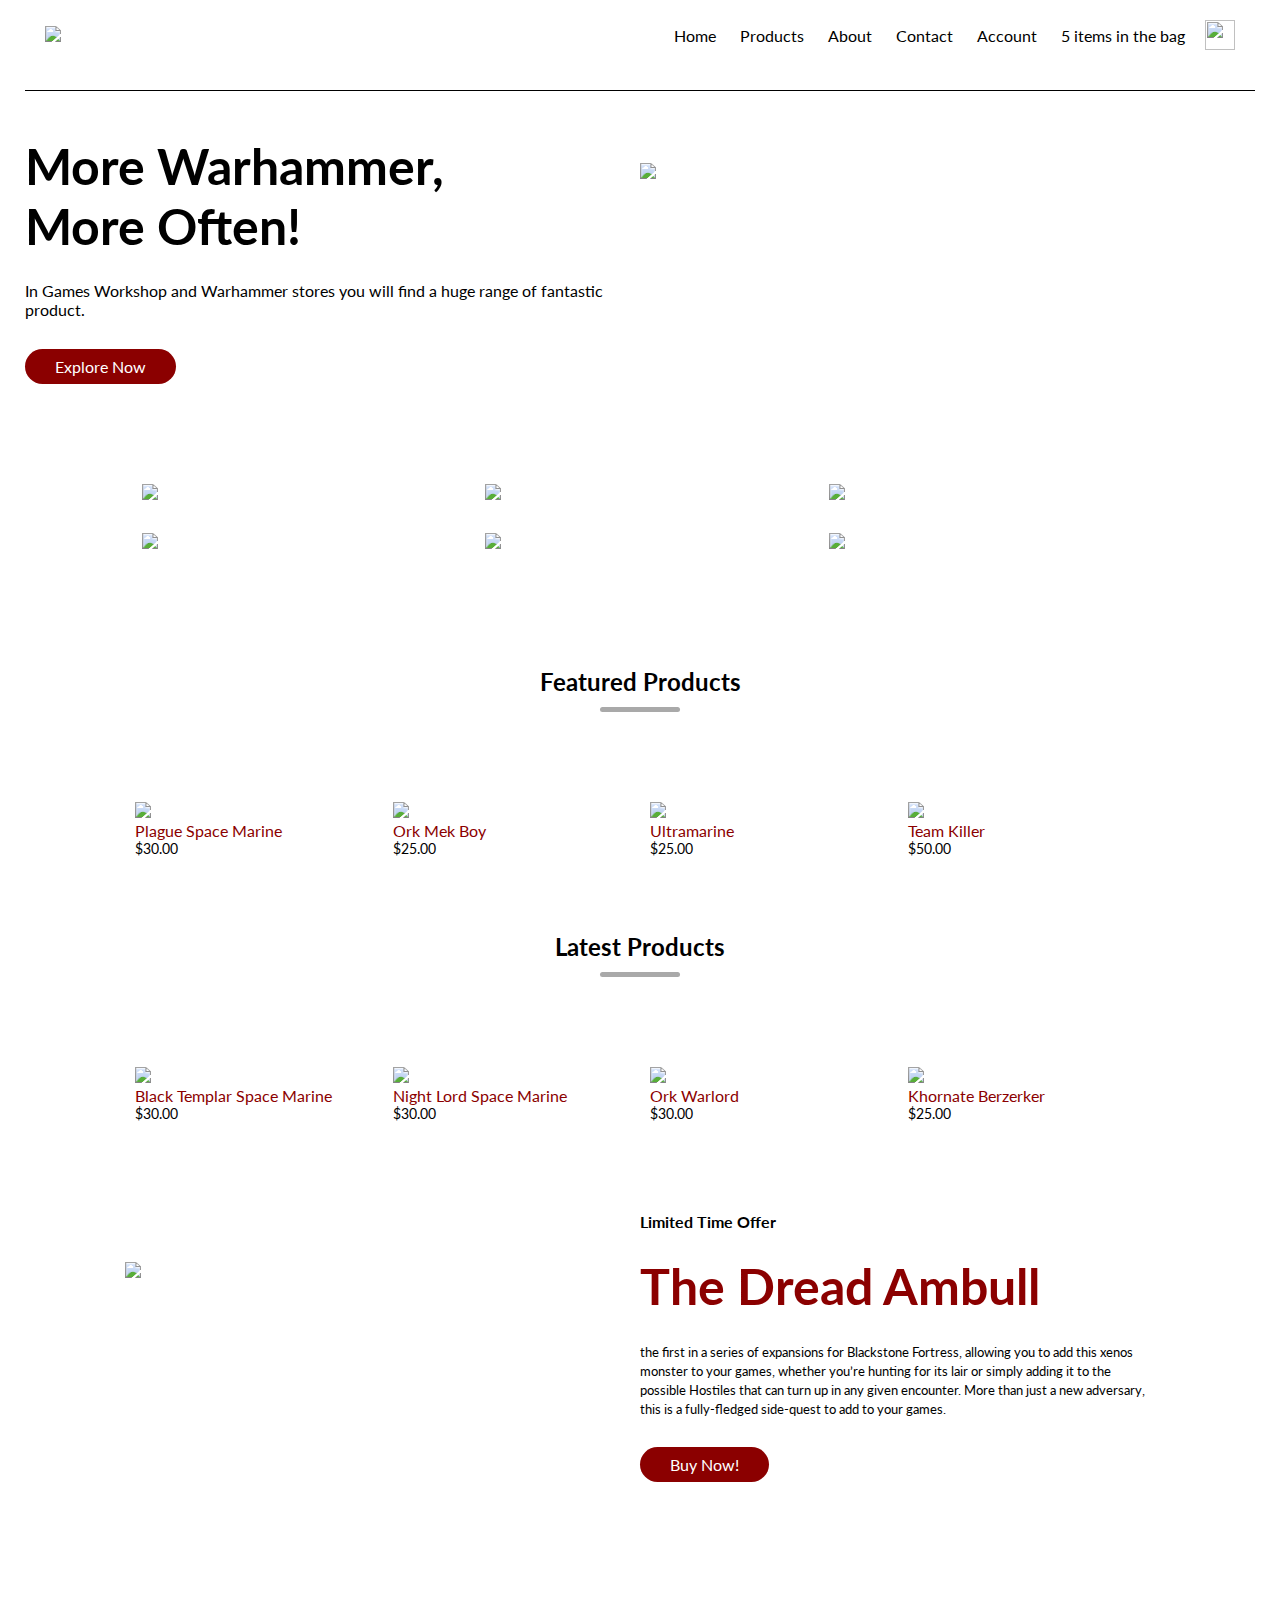
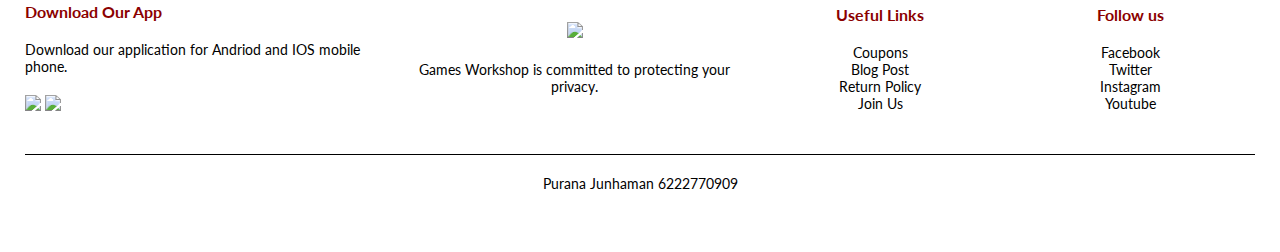
==== index.html @ efdefb19 "Add files via upload" ====
<!DOCTYPE html>
<html lang="en">
<head>
    <meta charset="UTF-8">
    <meta http-equiv="X-UA-Compatible" content="IE=edge">
    <meta name="viewport" content="width=device-width, initial-scale=1.0">
    <title>PJStore | Online Miniature Store</title>
    <link rel="stylesheet" href="style.css">
    <link rel="preconnect" href="https://fonts.googleapis.com">
<link rel="preconnect" href="https://fonts.gstatic.com" crossorigin>
<link href="https://fonts.googleapis.com/css2?family=Lato:wght@300;400;700&display=swap" rel="stylesheet">
</head>
<body>
    <div class="header">

   
    <div class="container">
        <div class="navbar">
            <div class="logo">
                <img src="images/logo.jpg" width="125px">
            </div>
            <nav>
                <ul>
                    <li><a href="">Home</a></li>
                    <li><a href="">Products</a></li>
                    <li><a href="">About</a></li>
                    <li><a href="">Contact</a></li>
                    <li><a href="">Account</a></li>
                    <li><a href="">5 items in the bag</a></li>
                </ul>
            </nav>
            <img src="images/cart.png" width="30px" height="30px">
        </div>
        <hr>
        <div class="row">
            <div class="col-2">
                <h1>More Warhammer,<br>More Often!</h1>
                <p>In Games Workshop and Warhammer stores you will find a huge range of fantastic product. </p>
                <a href="" class="btn">Explore Now</a>
            </div>
            <div class="col-2">
                <img src="images/pic11.jpg">
            </div>
        </div>
    </div>
</div>

<!---Categories--->
<div class="categories">
    <div class="small-container">
        <div class="row">
            <div class="col-3">
                <img src="images/pic1.jpg" >
            </div>
            <div class="col-3">
                <img src="images/pic2.jpg" >
            </div>
            <div class="col-3">
                <img src="images/pic3.jpg" >
            </div> 
            <div class="col-3">
                <img src="images/pic5.jpg">
            </div>
            <div class="col-3">
                <img src="images/pic4.jpg">
            </div>
            <div class="col-3">
                <img src="images/pic13.jpg">
            </div>      
            
        </div>
    </div>
   
</div>

<!---Products---> 
    <div class="small-container">
        <h2 class="title">Featured Products</h2>
        <div class="row">
            <div class="col-4">
                <img src="images/pic6.jpg" >
                <h4>Plague Space Marine</h4>
                <p>$30.00</p>
            </div>
            <div class="col-4">
                <img src="images/pic8.jpg" >
                <h4>Ork Mek Boy</h4>
                <p>$25.00</p>
            </div>
            <div class="col-4">
                <img src="images/pic9.jpg" >
                <h4>Ultramarine</h4>
                <p>$25.00</p>
            </div>
            <div class="col-4">
                <img src="images/pic10.jpg" >
                <h4>Team Killer</h4>
                <p>$50.00</p>
            </div>
        </div>
        <h2 class="title">Latest Products</h2>
        <div class="row">
            <div class="col-4">
                <img src="images/pic1.jpg" >
                <h4>Black Templar Space Marine</h4>
                <p>$30.00</p>
            </div>
            <div class="col-4">
                <img src="images/pic3.jpg" >
                <h4>Night Lord Space Marine</h4>
                <p>$30.00</p>
            </div>
            <div class="col-4">
                <img src="images/pic5.jpg" >
                <h4>Ork Warlord</h4>
                <p>$30.00</p>
            </div>
            <div class="col-4">
                <img src="images/pic13.jpg" >
                <h4>Khornate Berzerker</h4>
                <p>$25.00</p>
            </div>
        </div>
    </div>
<!---Limited Time Offer--->
<div class="offer">
    <div class="small-container">
        <div class="row">
            <div class="col-2">
                <img src="images/pic14.jpg" class="offer-img">
            </div>
            <div class="col-2">
                <p><strong>Limited Time Offer</strong></p>
                <h1 style="color: darkred;">The Dread Ambull</h1>
                <small>the first in a series of expansions for Blackstone Fortress, allowing you to add this xenos monster to your games, whether you’re hunting for its lair or simply adding it to the possible Hostiles that can turn up in any given encounter. More than just a new adversary, this is a fully-fledged side-quest to add to your games.</small>
                <br>
                <a href="" class="btn">Buy Now!</a>
            </div>
        </div>
    </div>
</div>

<!--Footer-->
    <div class="footer">
        <div class="container">
            <div class="row">
                <div class="footer-col-1">
                    <h3>Download Our App</h3>
                    <p>Download our application for Andriod and IOS mobile phone.</p>
                    <div class="app-logo">
                        <img src="images/app.png" >
                        <img src="images/play-store.png" >
                    </div>
                </div>
                <div class="footer-col-2">
                    <img src="images/warhammer-community.svg">
                    <p>Games Workshop is committed to protecting your privacy.</p>
                </div>
                <div class="footer-col-3">
                    <h3>Useful Links</h3>
                    <ul>
                        <li>Coupons</li>
                        <li>Blog Post</li>
                        <li>Return Policy</li>
                        <li>Join Us</li>
                    </ul>
                    
                </div>
                <div class="footer-col-4">
                    <h3>Follow us</h3>
                    <ul>
                        <li>Facebook</li>
                        <li>Twitter</li>
                        <li>Instagram</li>
                        <li>Youtube</li>
                    </ul>
                    
                </div>
            </div>
            <hr>
            <p class="copyright">Purana Junhaman 6222770909</p>
        </div>
    </div>
</body>
</html>
---- style.css ----
*{
    padding: 0;
    margin: 0;
    box-sizing: border-box;
}

body{
    font-family: 'Lato', sans-serif;
}

.navbar{
    display: flex;
    align-items: center;
    padding: 20px;
}
nav{
    flex: 1;
    text-align: right;
}
nav ul{
    display: inline-block;
    list-style-type: none;
}
nav ul li{
    display: inline-block;
    margin-right: 20px;
}
a{
    text-decoration: none;
    color: black;
}
p{
    color: black;
}
.container{
    max-width: 1300px;
    margin: auto;
    padding-left: 25px;
    padding-right: 25px;
}
.row{
    display: flex;
    align-items: center;
    flex-wrap: wrap;
    justify-content: space-around;
}
.col-2{
    flex-basis: 50%;
    min-height: 300px;
}
.col-2 img{
    max-width: 100%;
    padding: 50px 0;
}
.col-2 h1{
    font-size: 50px;
    line-height: 60px;
    margin: 25px 0;
}
.btn{
    display: inline-block;
    background-color: darkred;
    color: white;
    padding: 8px 30px;
    margin: 30px 0;
    border-radius: 30px;
    transition: background 0.5s;
}
.btn:hover{
    background: red;
}
.header{
    background: radial-gradient(#fff,#fff);
}
.header row{
    margin-top: 70px;
}
.categories{
    margin: 70px 0;
}
.col-3{
    flex-basis: 30%;
    min-width: 250px;
    margin-bottom: 30px;

}
.col-3 img{
    width: 100%;
}
.small-container{
    max-width: 1080px;
    margin: auto;
    padding-left: 25px;
    padding-right: 25px;
}
.col-4{
    flex-basis: 25%;
    padding: 10px;
    min-width: 200px;
    margin-bottom: 50px;
    transition: transform 0.5s;
}
.col-4 img{
    width: 100%;

}
.title{
    text-align: center;
    margin: 0 auto 80px;
    position: relative;
    line-height: 60px;
    color: black;
}
.title::after{
    content: '';
    background: darkgray;
    width: 80px;
    height: 5px;
    border-radius: 5px;
    position: absolute;
    bottom: 0;
    left: 50%;
    transform: translateX(-50%);

}
h4{
    color: darkred;
    font-weight: normal;
}
.col-4 p{
    font-size: 14px;
}
.col-4:hover{
    transform: translateY(-5px);
}
.offer{
    background: radial-gradient(#fff,#fff);
    padding: 30px 0 ;
}
.footer{
    background: white;
    color: black;
    font-size: 14px;
    padding: 60px 0;

}
.footer p{
    color: black;
}
.footer h3{
    color: darkred;
    margin-bottom: 20px;
}
.footer-col-1,.footer-col-2,.footer-col-3,.footer-col-4{
    min-width: 250px;
    margin-bottom: 20px;
}
.footer-col-1{
    flex-basis: 30%;

}
.footer-col-2{
    flex: 1;
    text-align: center;
}
.footer-col-2 img{
    width: 180px;
    margin-bottom: 20px;
}
.footer-col-3,.footer-col-4{
    flex-basis: 12%;
    text-align: center;
}
ul{
    list-style-type: none;
}
.app-logo{
    margin-top: 20px;

}
.app-logo img{
    width: 140px;
}
hr{
    border: none;
    background: black;
    height: 1px;
    margin: 20px 0;

}
.copyright{
    text-align: center;
}
.row-2{
    justify-content: space-between;
    margin: 100px auto 50px;
}
select{
    border: 1px solid darkred;
    padding: 5px;

}
select:focus{
    outline: none;

}
.page-btn{
    margin: 0 auto 80px;

}
.page-btn span{
    display: inline-block;
    border: 1px solid #ff523b;
    margin-left: 10px;
    width: 40px;
    height: 40px;
    text-align: center;
    line-height: 40px;
    cursor: pointer;


}
.page-btn span:hover{
    background-color: darkred;
    color: white;
}

.single-product{
    margin-top: 80px;

}
.single-product .col-2 img{
    padding: 0;
}
.single-product .col-2{
    padding: 20px;
}
.single-product .col-2 h4{
    margin: 20px 0;
    font-size: 22px;
    font-weight: bold;
}
.single-product input{
    width: 50px;
    height: 40px;
    padding: 10px;
    font-size: 20px;
    margin-right: 10px;
    border: 1px solid darkred;
}
input:focus{
    outline: none;
}


.cart-page{
    margin: 80px auto;
}
table{
    width: 100%;
    border-collapse: collapse;
}
.card-info{
    display: flex;
    flex-wrap: wrap;

}
th{
    text-align: left;
    padding: 5px;
    color: white;
    background-color: grey;
    font-weight: normal;
}
td{
    padding: 10px 5px;

}
td input{
    width: 40px;
    height: 30px;
    padding: 5px;
}
td a{
    color: darkred ;
    font-size: 12px;

}
td img{
    width: 80px;
    height: 80px;
    margin-right: 10px;
}

.total-price{
    display: flex;
    justify-content: flex-end;

}
.total-price table{
    border-top: 3px solid grey;
    width: 100%;
    max-width: 330px;
}
td:last-child{
    text-align: right;
}
th:last-child{
    text-align: right;
}

.account-page{
    padding: 50px 0;
    background: radial-gradient(#fff,#fff);
}
.form-container{
    background:white ;
    width: 300px;
    height: 400px;
    position: relative;
    text-align: center;
    padding: 20px 0;
    margin: auto;
    box-shadow: 0 0 20px rgba(0, 0, 0, 0.1);
}

.form-container span{
    font-weight: bold;
    padding: 0 10px;
    color: #555;
    cursor: pointer;
    width: 100px;
    display: inline-block;
}

.form-btn{
    display: inline-block;

}
.form-container form{
    max-width: 300px;
    padding: 0 20px;
    position: absolute;
    top: 130px;
}
form input{
    width: 100%;
    height: 30px;
    margin: 10px 0;
    padding: 0 10px;
    border: 1px solid black;
}

form .btn{
    width: 100%;
    border: none;
    cursor: pointer;
    
}
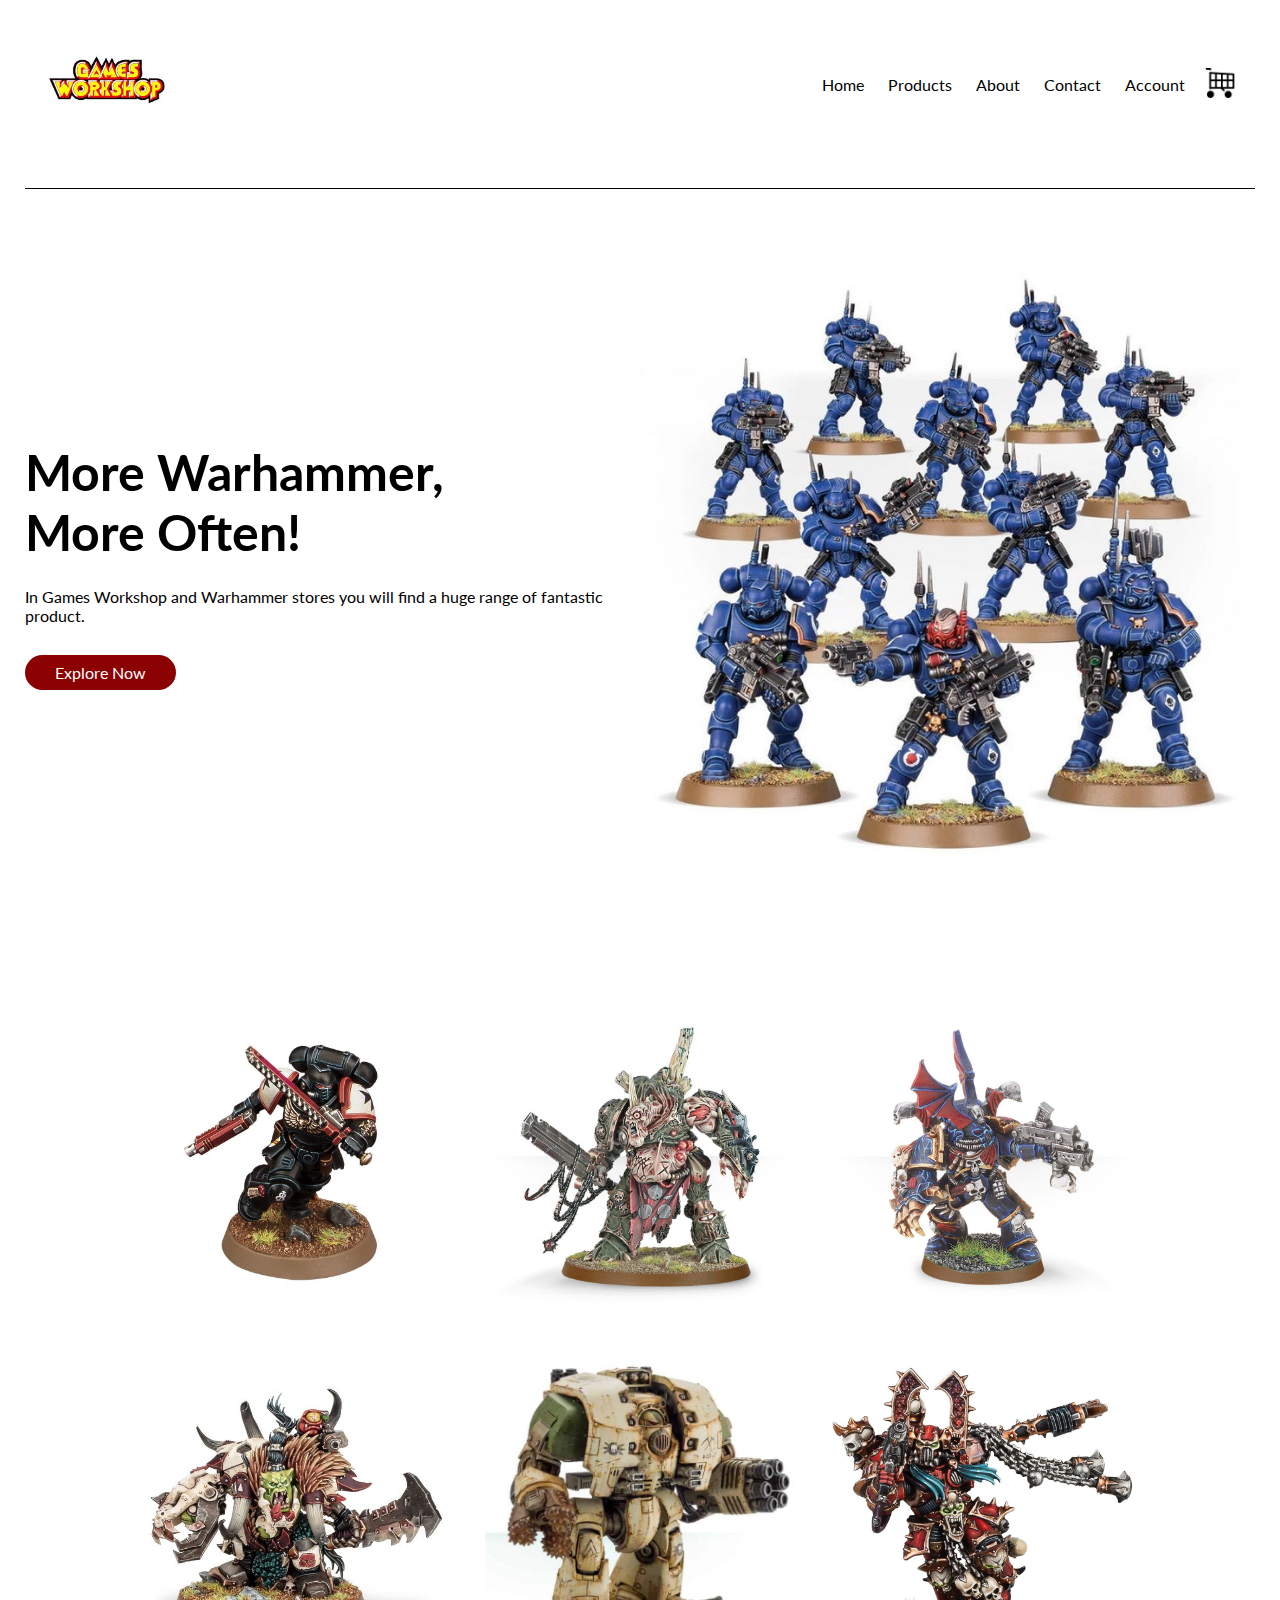
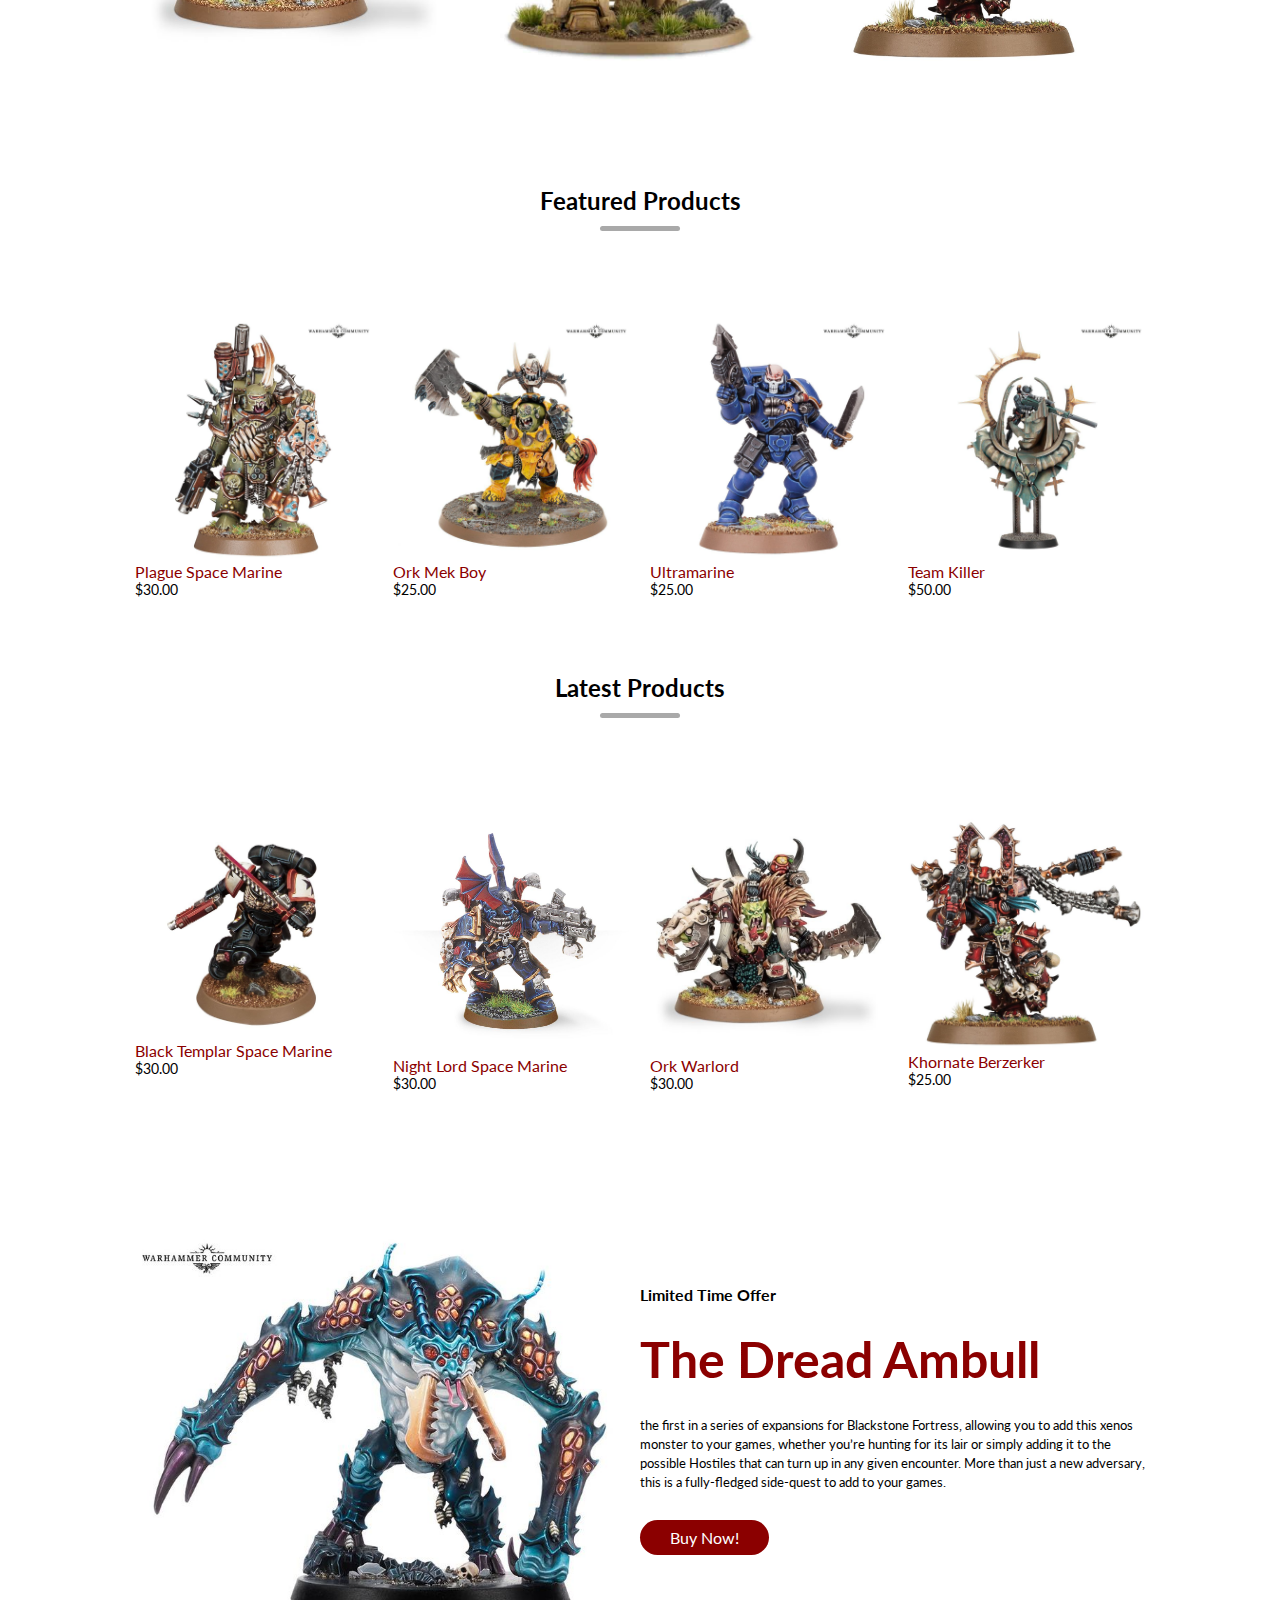
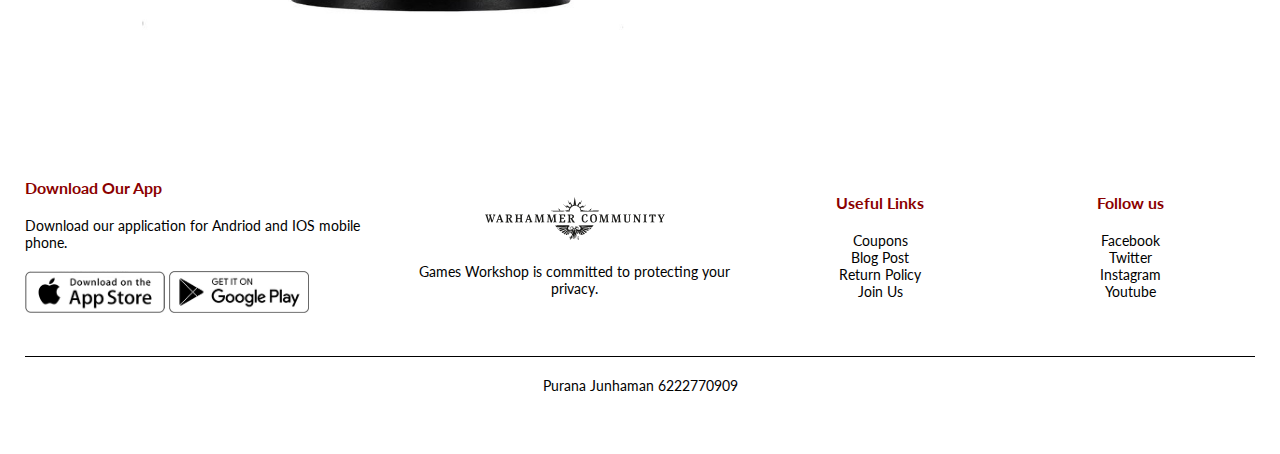
==== commit ad869990: "Add files via upload" ====
--- a/index.html
+++ b/index.html
@@ -17,19 +17,19 @@
     <div class="container">
         <div class="navbar">
             <div class="logo">
-                <img src="images/logo.jpg" width="125px">
+                <a href="index.html"><img src="images/logo.jpg" width="125px"></a>
             </div>
             <nav>
                 <ul>
-                    <li><a href="">Home</a></li>
-                    <li><a href="">Products</a></li>
+                    <li><a href="index.html">Home</a></li>
+                    <li><a href="products.html">Products</a></li>
                     <li><a href="">About</a></li>
                     <li><a href="">Contact</a></li>
-                    <li><a href="">Account</a></li>
-                    <li><a href="">5 items in the bag</a></li>
+                    <li><a href="account.html">Account</a></li>
+                    
                 </ul>
             </nav>
-            <img src="images/cart.png" width="30px" height="30px">
+            <a href="cart.html"><img src="images/cart.png" width="30px" height="30px"></a>
         </div>
         <hr>
         <div class="row">
